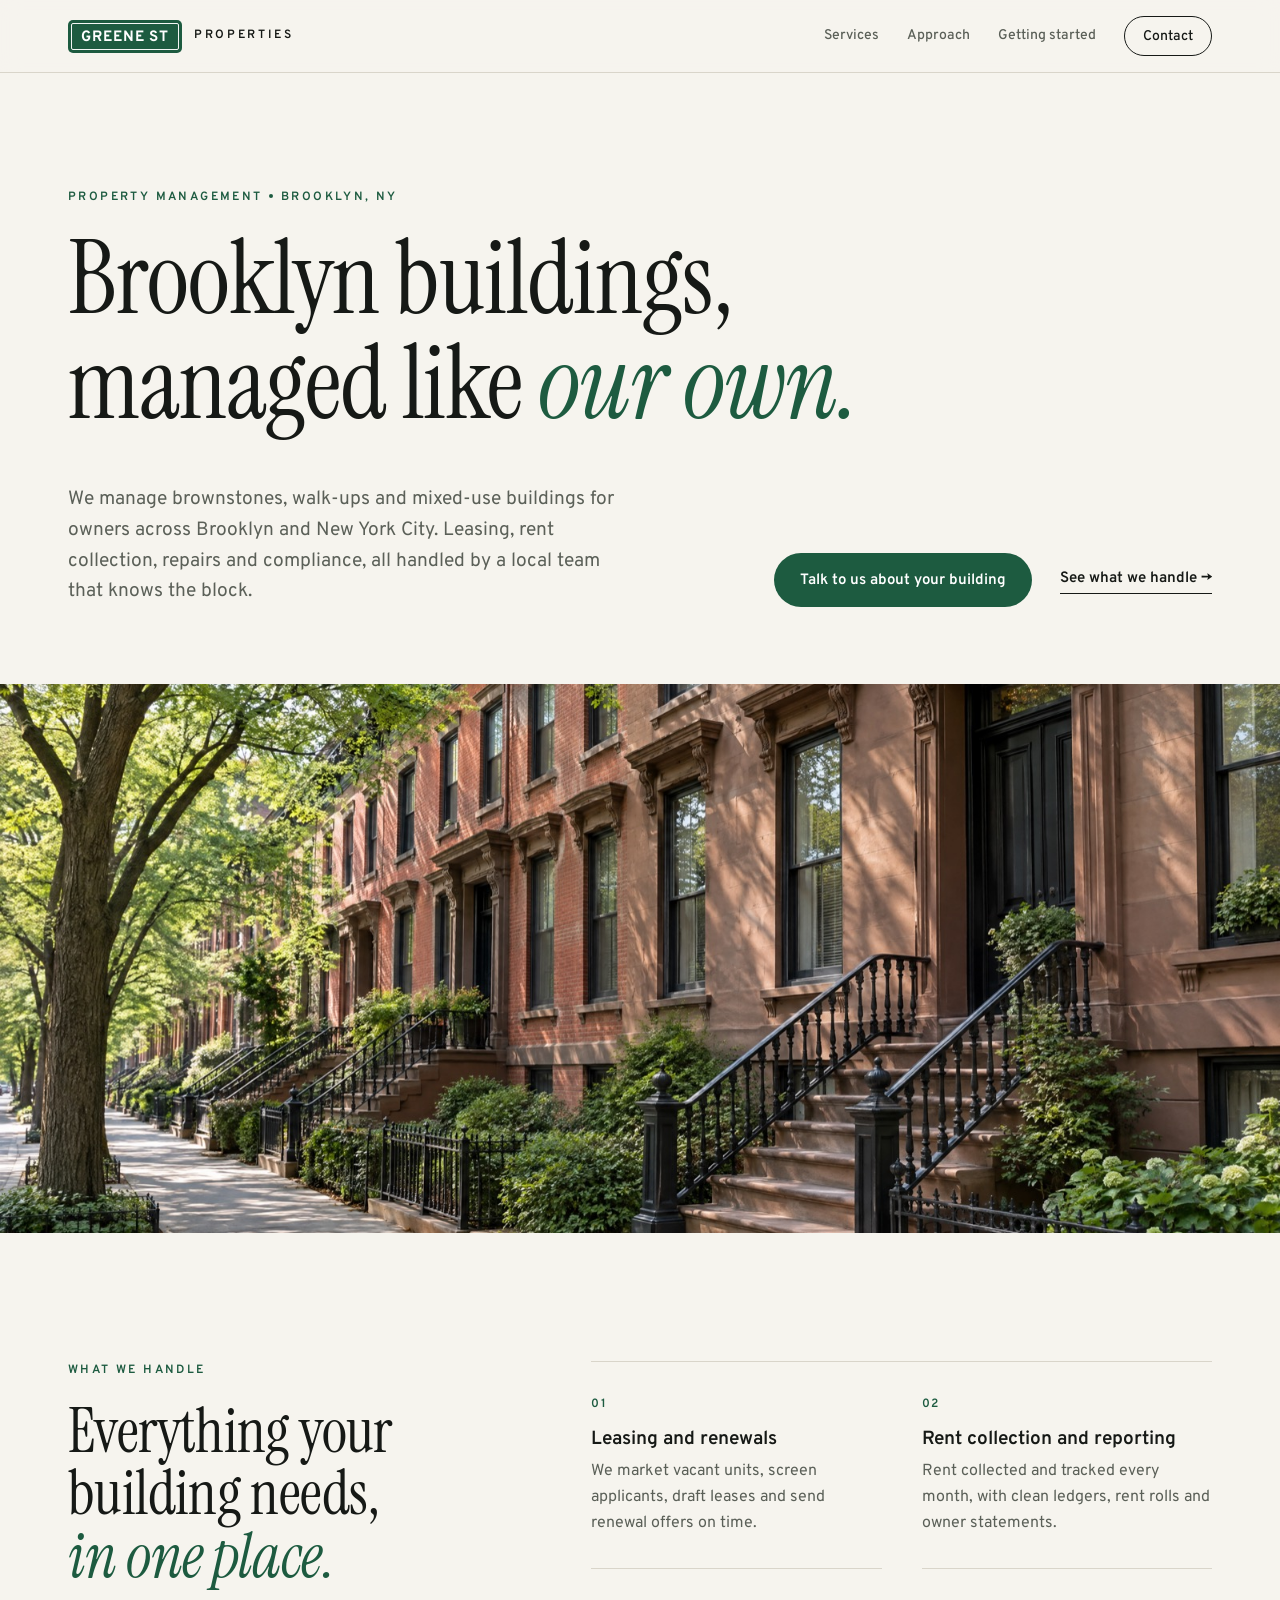
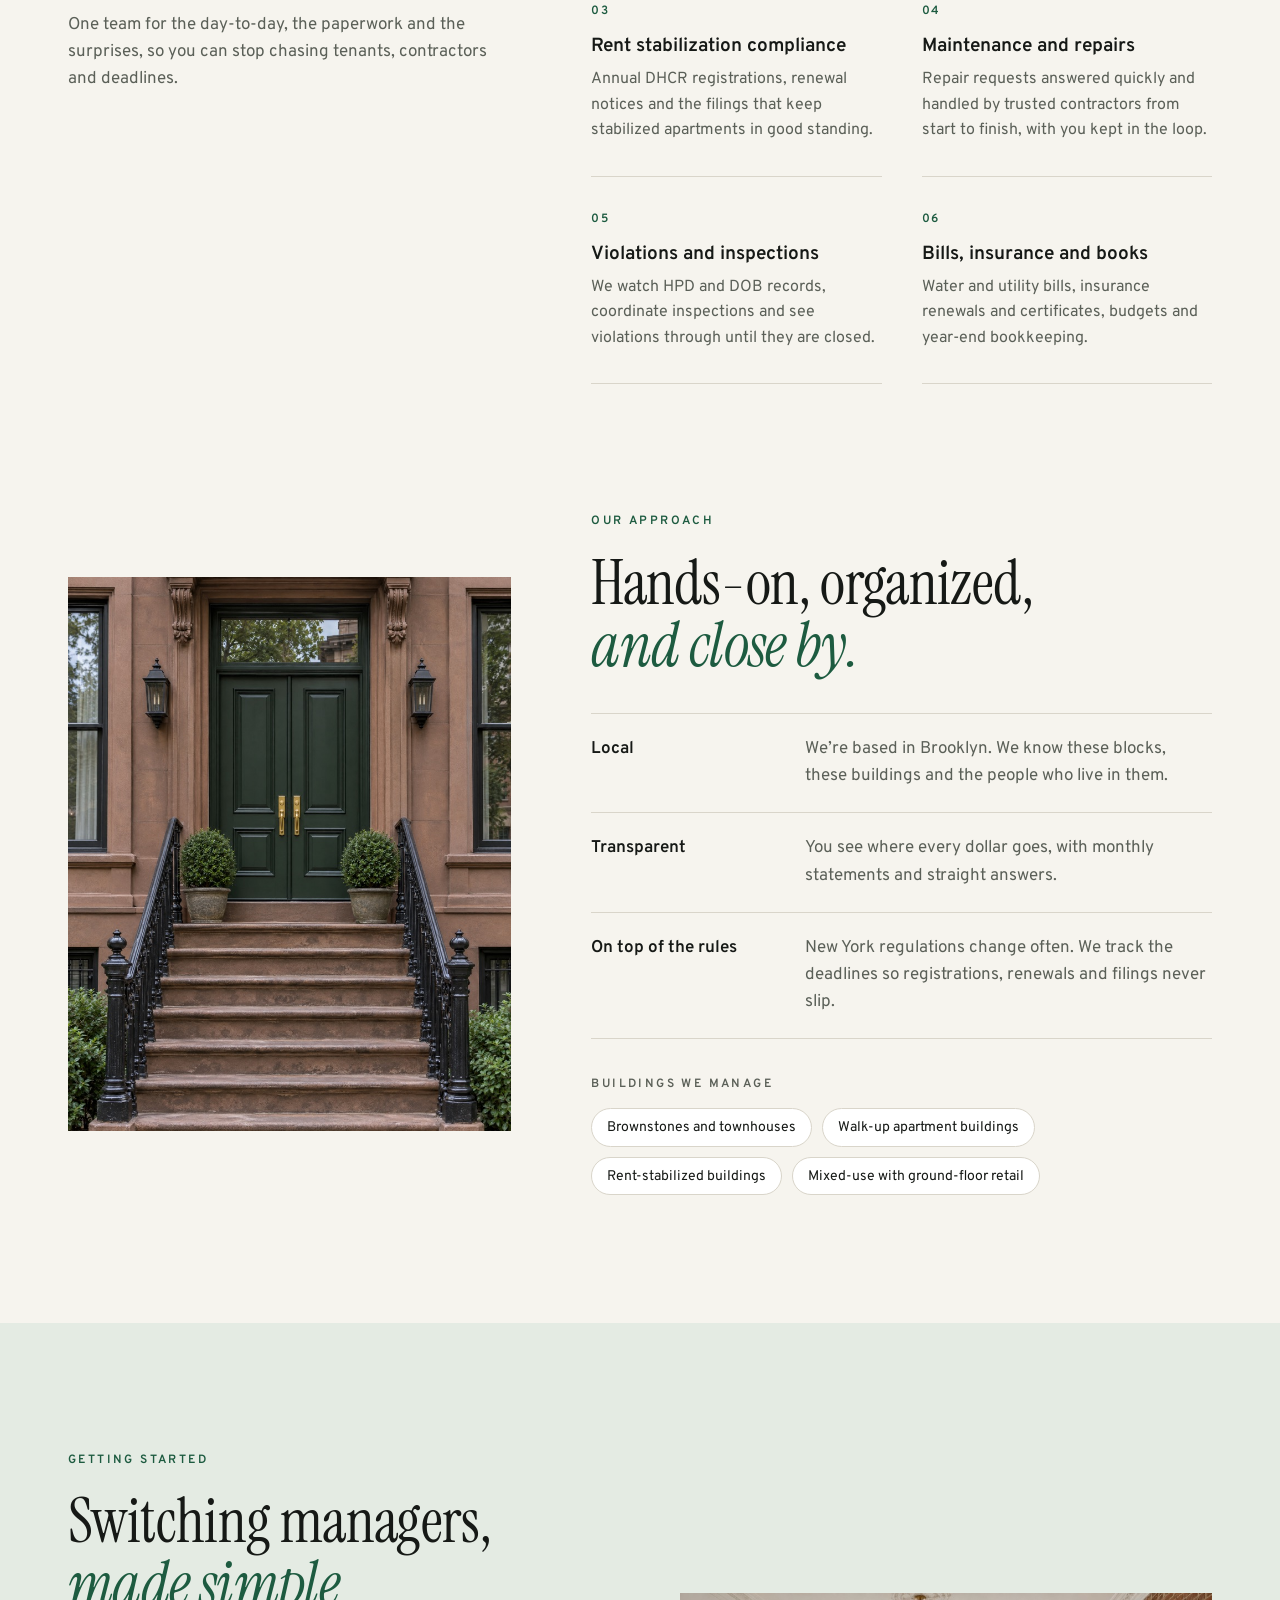
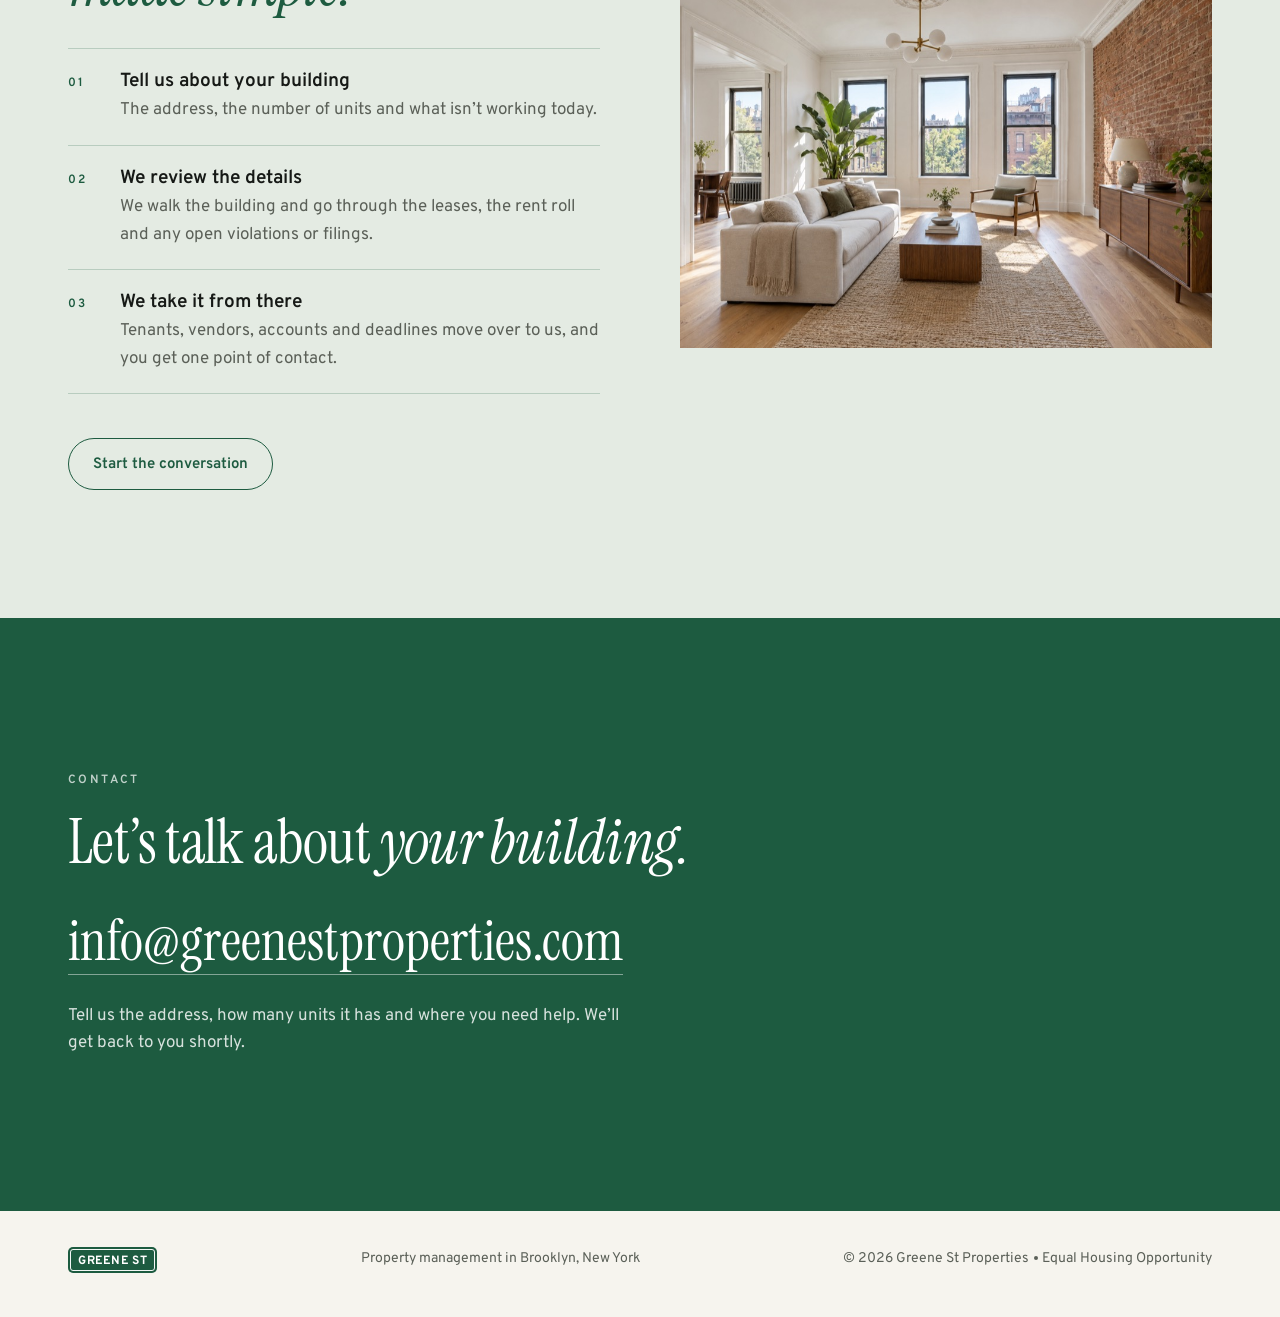
==== index.html @ 646057bf "Launch Greene St Properties landing page One-page site for www.greenestproperties.com, written for b" ====
<!doctype html>
<html lang="en">
<head>
  <meta charset="utf-8">
  <meta name="viewport" content="width=device-width, initial-scale=1">
  <title>Greene St Properties | Property Management in Brooklyn, NY</title>
  <meta name="description" content="Property management for Brooklyn and NYC building owners: leasing, rent collection, repairs and rent-stabilization compliance, handled by a local team.">
  <link rel="canonical" href="https://www.greenestproperties.com/">
  <meta name="theme-color" content="#1d5b40">

  <link rel="icon" href="favicon.svg" type="image/svg+xml">
  <link rel="apple-touch-icon" href="apple-touch-icon.png">

  <meta property="og:type" content="website">
  <meta property="og:site_name" content="Greene St Properties">
  <meta property="og:title" content="Greene St Properties | Property Management in Brooklyn, NY">
  <meta property="og:description" content="Brownstones, walk-ups and mixed-use buildings, managed like our own. Leasing, rent, repairs and compliance in Brooklyn and across NYC.">
  <meta property="og:url" content="https://www.greenestproperties.com/">
  <meta property="og:image" content="https://www.greenestproperties.com/assets/og.jpg">
  <meta property="og:image:width" content="1200">
  <meta property="og:image:height" content="630">
  <meta name="twitter:card" content="summary_large_image">

  <link rel="preconnect" href="https://fonts.googleapis.com">
  <link rel="preconnect" href="https://fonts.gstatic.com" crossorigin>
  <link rel="stylesheet" href="https://fonts.googleapis.com/css2?family=Instrument+Serif:ital@0;1&family=Overpass:wght@400;500;600;700&display=swap">
  <link rel="stylesheet" href="styles.css">

  <script type="application/ld+json">
  {
    "@context": "https://schema.org",
    "@type": "LocalBusiness",
    "name": "Greene St Properties",
    "description": "Property management for brownstones, walk-ups and mixed-use buildings in Brooklyn and across New York City.",
    "url": "https://www.greenestproperties.com/",
    "email": "info@greenestproperties.com",
    "image": "https://www.greenestproperties.com/assets/og.jpg",
    "address": {
      "@type": "PostalAddress",
      "addressLocality": "Brooklyn",
      "addressRegion": "NY",
      "addressCountry": "US"
    },
    "areaServed": ["Brooklyn", "New York City"]
  }
  </script>
</head>
<body>
  <a class="skip" href="#main">Skip to content</a>

  <header class="site-header">
    <div class="wrap header-inner">
      <a class="brand" href="#top" aria-label="Greene St Properties, back to top">
        <span class="sign">Greene St</span>
        <span class="brand-sub">Properties</span>
      </a>
      <nav class="nav" aria-label="Main">
        <a href="#services">Services</a>
        <a href="#approach">Approach</a>
        <a href="#start">Getting started</a>
        <a class="nav-cta" href="#contact">Contact</a>
      </nav>
    </div>
  </header>

  <main id="main">
    <section class="hero" id="top">
      <div class="wrap">
        <p class="eyebrow"><span class="nowrap">Property management</span> <span class="sep" aria-hidden="true"></span> <span class="nowrap">Brooklyn, NY</span></p>
        <h1>Brooklyn buildings, <br class="br-wide">managed like <em>our own.</em></h1>
        <div class="hero-row">
          <p class="lede">We manage brownstones, walk-ups and mixed-use buildings for owners across Brooklyn and New York City. Leasing, rent collection, repairs and compliance, all handled by a local team that knows the block.</p>
          <div class="hero-actions">
            <a class="btn-primary" href="mailto:info@greenestproperties.com?subject=Property%20management%20inquiry">Talk to us about your building</a>
            <a class="link-arrow" href="#services">See what we handle</a>
          </div>
        </div>
      </div>
      <figure class="hero-media">
        <img
          src="assets/street-1600.jpg"
          srcset="assets/street-900.jpg 900w, assets/street-1600.jpg 1600w, assets/street-2400.jpg 2400w"
          sizes="100vw"
          width="2688" height="1520"
          alt="A quiet, tree-lined Brooklyn street of brownstone rowhouses in morning light"
          fetchpriority="high">
      </figure>
    </section>

    <section class="services" id="services" aria-labelledby="services-title">
      <div class="wrap services-grid">
        <div class="section-head">
          <p class="eyebrow">What we handle</p>
          <h2 id="services-title">Everything your building needs, <em>in one place.</em></h2>
          <p class="section-note">One team for the day-to-day, the paperwork and the surprises, so you can stop chasing tenants, contractors and deadlines.</p>
        </div>
        <ol class="service-list">
          <li>
            <span class="num">01</span>
            <h3>Leasing and renewals</h3>
            <p>We market vacant units, screen applicants, draft leases and send renewal offers on time.</p>
          </li>
          <li>
            <span class="num">02</span>
            <h3>Rent collection and reporting</h3>
            <p>Rent collected and tracked every month, with clean ledgers, rent rolls and owner statements.</p>
          </li>
          <li>
            <span class="num">03</span>
            <h3>Rent stabilization compliance</h3>
            <p>Annual DHCR registrations, renewal notices and the filings that keep stabilized apartments in good standing.</p>
          </li>
          <li>
            <span class="num">04</span>
            <h3>Maintenance and repairs</h3>
            <p>Repair requests answered quickly and handled by trusted contractors from start to finish, with you kept in the loop.</p>
          </li>
          <li>
            <span class="num">05</span>
            <h3>Violations and inspections</h3>
            <p>We watch HPD and DOB records, coordinate inspections and see violations through until they are closed.</p>
          </li>
          <li>
            <span class="num">06</span>
            <h3>Bills, insurance and books</h3>
            <p>Water and utility bills, insurance renewals and certificates, budgets and year-end bookkeeping.</p>
          </li>
        </ol>
      </div>
    </section>

    <section class="approach" id="approach" aria-labelledby="approach-title">
      <div class="wrap approach-grid">
        <figure class="approach-media">
          <img
            src="assets/door-1200.jpg"
            srcset="assets/door-800.jpg 800w, assets/door-1200.jpg 1200w"
            sizes="(min-width: 960px) 40vw, 100vw"
            width="1792" height="2240"
            alt="A restored brownstone entrance with green double doors, a stone stoop and iron railings"
            loading="lazy">
        </figure>
        <div class="approach-copy">
          <p class="eyebrow">Our approach</p>
          <h2 id="approach-title">Hands-on, organized, <em>and close by.</em></h2>
          <dl class="principles">
            <div>
              <dt>Local</dt>
              <dd>We&rsquo;re based in Brooklyn. We know these blocks, these buildings and the people who live in them.</dd>
            </div>
            <div>
              <dt>Transparent</dt>
              <dd>You see where every dollar goes, with monthly statements and straight answers.</dd>
            </div>
            <div>
              <dt>On top of the rules</dt>
              <dd>New York regulations change often. We track the deadlines so registrations, renewals and filings never slip.</dd>
            </div>
          </dl>
          <p class="types-label">Buildings we manage</p>
          <ul class="tags">
            <li>Brownstones and townhouses</li>
            <li>Walk-up apartment buildings</li>
            <li>Rent-stabilized buildings</li>
            <li>Mixed-use with ground-floor retail</li>
          </ul>
        </div>
      </div>
    </section>

    <section class="start" id="start" aria-labelledby="start-title">
      <div class="wrap start-grid">
        <div class="start-copy">
          <p class="eyebrow">Getting started</p>
          <h2 id="start-title">Switching managers, <em>made simple.</em></h2>
          <ol class="steps">
            <li>
              <span class="num">01</span>
              <div>
                <h3>Tell us about your building</h3>
                <p>The address, the number of units and what isn&rsquo;t working today.</p>
              </div>
            </li>
            <li>
              <span class="num">02</span>
              <div>
                <h3>We review the details</h3>
                <p>We walk the building and go through the leases, the rent roll and any open violations or filings.</p>
              </div>
            </li>
            <li>
              <span class="num">03</span>
              <div>
                <h3>We take it from there</h3>
                <p>Tenants, vendors, accounts and deadlines move over to us, and you get one point of contact.</p>
              </div>
            </li>
          </ol>
          <a class="btn-outline" href="mailto:info@greenestproperties.com?subject=Property%20management%20inquiry">Start the conversation</a>
        </div>
        <figure class="start-media">
          <img
            src="assets/interior-1600.jpg"
            srcset="assets/interior-900.jpg 900w, assets/interior-1600.jpg 1600w"
            sizes="(min-width: 960px) 46vw, 100vw"
            width="2048" height="1360"
            alt="A bright renovated apartment living room with oak floors, tall windows and an exposed brick wall"
            loading="lazy">
        </figure>
      </div>
    </section>

    <section class="contact" id="contact" aria-labelledby="contact-title">
      <div class="wrap">
        <p class="eyebrow">Contact</p>
        <h2 id="contact-title">Let&rsquo;s talk about <em>your building.</em></h2>
        <a class="contact-email" href="mailto:info@greenestproperties.com?subject=Property%20management%20inquiry">info@greenestproperties.com</a>
        <p class="contact-note">Tell us the address, how many units it has and where you need help. We&rsquo;ll get back to you shortly.</p>
      </div>
    </section>
  </main>

  <footer class="site-footer">
    <div class="wrap footer-inner">
      <span class="sign sign-sm" aria-hidden="true">Greene St</span>
      <p>Property management in Brooklyn, New York</p>
      <p>&copy; <span id="year">2026</span> Greene St Properties <span class="sep" aria-hidden="true"></span> Equal Housing Opportunity</p>
    </div>
  </footer>

  <script>document.getElementById("year").textContent = new Date().getFullYear();</script>
</body>
</html>
---- styles.css ----
:root {
  --paper: #f6f4ee;
  --ink: #161916;
  --muted: #5b6058;
  --rule: #d9d5ca;
  --green: #1d5b40;
  --green-deep: #123b29;
  --green-tint: #e4ebe3;
  --serif: "Instrument Serif", "Times New Roman", serif;
  --sans: "Overpass", "Helvetica Neue", Arial, sans-serif;
  --wrap: 1240px;
  --gutter: clamp(20px, 4vw, 48px);
  --header-h: 72px;
  color-scheme: light;
}

*, *::before, *::after { box-sizing: border-box; }

html {
  scroll-behavior: smooth;
  -webkit-text-size-adjust: 100%;
}

body {
  margin: 0;
  background: var(--paper);
  color: var(--ink);
  font-family: var(--sans);
  font-size: 17px;
  line-height: 1.6;
  -webkit-font-smoothing: antialiased;
}

img { display: block; max-width: 100%; height: auto; }
a { color: inherit; }
figure { margin: 0; }

.wrap {
  max-width: var(--wrap);
  margin: 0 auto;
  padding: 0 var(--gutter);
}

section { scroll-margin-top: calc(var(--header-h) + 8px); }

:focus-visible { outline: 2px solid var(--green); outline-offset: 3px; }

.skip {
  position: absolute;
  left: -9999px;
  top: 12px;
  z-index: 20;
  background: var(--ink);
  color: #fff;
  padding: 8px 14px;
}
.skip:focus { left: 12px; }

/* Brand: a nod to the green NYC street sign */
.sign {
  display: inline-block;
  background: var(--green);
  color: #fff;
  font-family: var(--sans);
  font-weight: 700;
  font-size: 15px;
  line-height: 1;
  letter-spacing: 0.06em;
  text-transform: uppercase;
  white-space: nowrap;
  padding: 10px 13px 8px;
  border-radius: 5px;
  outline: 1.5px solid rgba(255, 255, 255, 0.95);
  outline-offset: -4px;
}

.sign-sm { font-size: 12px; padding: 8px 10px 6px; outline-offset: -3px; }

/* Header */
.site-header {
  position: sticky;
  top: 0;
  z-index: 10;
  background: rgba(246, 244, 238, 0.92);
  -webkit-backdrop-filter: saturate(140%) blur(10px);
  backdrop-filter: saturate(140%) blur(10px);
  border-bottom: 1px solid var(--rule);
}

.header-inner {
  display: flex;
  align-items: center;
  justify-content: space-between;
  gap: 16px;
  height: var(--header-h);
}

.brand {
  display: inline-flex;
  align-items: center;
  gap: 12px;
  text-decoration: none;
}

.brand-sub {
  font-size: 12px;
  font-weight: 600;
  letter-spacing: 0.22em;
  text-transform: uppercase;
}

.nav {
  display: flex;
  align-items: center;
  gap: 28px;
  font-size: 14px;
  font-weight: 500;
}

.nav a { text-decoration: none; color: var(--muted); transition: color 0.2s; }
.nav a:hover { color: var(--ink); }

.nav .nav-cta {
  color: var(--ink);
  border: 1px solid var(--ink);
  border-radius: 999px;
  padding: 9px 18px 7px;
  transition: background 0.2s, color 0.2s;
}
.nav .nav-cta:hover { background: var(--ink); color: var(--paper); }

/* Shared type */
.eyebrow {
  margin: 0 0 20px;
  font-size: 12px;
  font-weight: 600;
  letter-spacing: 0.2em;
  text-transform: uppercase;
  color: var(--green);
}

h1, h2 {
  margin: 0;
  font-family: var(--serif);
  font-weight: 400;
  line-height: 1.02;
  letter-spacing: -0.01em;
}

h1, h2 { text-wrap: balance; }
h1 { font-size: clamp(46px, 8vw, 112px); }
h2 { font-size: clamp(36px, 4.8vw, 64px); }
h1 em, h2 em { font-style: italic; color: var(--green); }

.br-wide { display: none; }
.nowrap { white-space: nowrap; }

.sep {
  display: inline-block;
  width: 4px;
  height: 4px;
  margin: 0 0.1em;
  border-radius: 50%;
  background: currentColor;
  vertical-align: middle;
  transform: translateY(-1px);
}
/* Letter-spacing pads the left gap only, so even it out */
.eyebrow .sep { margin: 0 0.25em 0 0.05em; }

.link-arrow {
  font-size: 15px;
  font-weight: 600;
  text-decoration: none;
  border-bottom: 1px solid currentColor;
  padding-bottom: 2px;
}
.link-arrow::after { content: " \2192"; }
.link-arrow:hover { color: var(--green); }

/* Hero */
.hero { padding-top: clamp(56px, 9vw, 120px); }

.hero-row {
  display: grid;
  gap: 28px;
  margin-top: clamp(28px, 4vw, 48px);
  padding-bottom: clamp(44px, 6vw, 80px);
}

.lede {
  margin: 0;
  max-width: 46ch;
  font-size: clamp(18px, 1.5vw, 20px);
  color: var(--muted);
}

.hero-actions {
  display: flex;
  flex-wrap: wrap;
  align-items: center;
  gap: 16px 28px;
}

.btn-primary {
  display: inline-block;
  background: var(--green);
  color: #fff;
  text-decoration: none;
  font-size: 15px;
  font-weight: 600;
  padding: 16px 26px 14px;
  border-radius: 999px;
  transition: background 0.2s;
}
.btn-primary:hover { background: var(--green-deep); }

.hero-media img {
  width: 100%;
  aspect-ratio: 4 / 3;
  object-fit: cover;
}

/* Services */
.services { padding: clamp(80px, 10vw, 140px) 0; }

.services-grid { display: grid; gap: 48px; }

.section-note {
  margin: 24px 0 0;
  max-width: 40ch;
  color: var(--muted);
}

.service-list {
  list-style: none;
  margin: 0;
  padding: 0;
  display: grid;
  border-top: 1px solid var(--rule);
}

.service-list li {
  padding: 28px 0 32px;
  border-bottom: 1px solid var(--rule);
}

.num {
  font-size: 12px;
  font-weight: 600;
  letter-spacing: 0.14em;
  color: var(--green);
}

.service-list h3 {
  margin: 10px 0 8px;
  font-size: 19px;
  font-weight: 600;
  line-height: 1.3;
}

.service-list p { margin: 0; font-size: 16px; color: var(--muted); }

/* Approach */
.approach { padding: 0 0 clamp(80px, 10vw, 140px); }

.approach-grid { display: grid; gap: 48px; align-items: center; }

.approach-media img {
  width: 100%;
  aspect-ratio: 4 / 5;
  object-fit: cover;
}

.principles {
  margin: 36px 0 0;
  border-top: 1px solid var(--rule);
}

.principles div {
  display: grid;
  gap: 4px;
  padding: 22px 0;
  border-bottom: 1px solid var(--rule);
}

.principles dt { font-weight: 600; }
.principles dd { margin: 0; color: var(--muted); }

.types-label {
  margin: 36px 0 14px;
  font-size: 12px;
  font-weight: 600;
  letter-spacing: 0.2em;
  text-transform: uppercase;
  color: var(--muted);
}

.tags {
  list-style: none;
  margin: 0;
  padding: 0;
  display: flex;
  flex-wrap: wrap;
  gap: 10px;
}

.tags li {
  font-size: 14px;
  padding: 8px 15px 6px;
  border: 1px solid var(--rule);
  border-radius: 999px;
  background: #fff;
}

/* Getting started */
.start {
  background: var(--green-tint);
  padding: clamp(80px, 10vw, 140px) 0;
}

.start-grid { display: grid; gap: 48px; align-items: center; }

.steps {
  list-style: none;
  margin: 32px 0 36px;
  padding: 0;
  border-top: 1px solid rgba(29, 91, 64, 0.22);
}

.steps li {
  display: grid;
  grid-template-columns: 44px 1fr;
  gap: 8px;
  padding: 20px 0;
  border-bottom: 1px solid rgba(29, 91, 64, 0.22);
}

.steps .num { padding-top: 5px; }
.steps h3 { margin: 0 0 4px; font-size: 19px; font-weight: 600; line-height: 1.3; }
.steps p { margin: 0; color: var(--muted); }

.btn-outline {
  display: inline-block;
  margin-top: 8px;
  color: var(--green);
  text-decoration: none;
  font-size: 15px;
  font-weight: 600;
  padding: 14px 24px 12px;
  border: 1px solid var(--green);
  border-radius: 999px;
  transition: background 0.2s, color 0.2s;
}
.btn-outline:hover { background: var(--green); color: #fff; }

.start-media img {
  width: 100%;
  aspect-ratio: 3 / 2;
  object-fit: cover;
}

/* Contact */
.contact {
  background: var(--green);
  color: #fff;
  padding: clamp(88px, 12vw, 160px) 0;
}

.contact .eyebrow { color: rgba(255, 255, 255, 0.72); }
.contact h2 em { color: #fff; }

.contact-email {
  display: inline-block;
  margin-top: 36px;
  font-family: var(--serif);
  font-size: clamp(25px, 4.6vw, 56px);
  line-height: 1.15;
  text-decoration: none;
  border-bottom: 1px solid rgba(255, 255, 255, 0.45);
  overflow-wrap: anywhere;
  transition: border-color 0.2s;
}
.contact-email:hover { border-bottom-color: #fff; }

.contact-note {
  margin: 28px 0 0;
  max-width: 52ch;
  color: rgba(255, 255, 255, 0.82);
}

/* Footer */
.site-footer { padding: 36px 0 44px; }

.footer-inner {
  display: flex;
  flex-wrap: wrap;
  align-items: center;
  justify-content: space-between;
  gap: 14px 32px;
  font-size: 14px;
  color: var(--muted);
}
.footer-inner p { margin: 0; }

/* Larger screens */
@media (min-width: 640px) {
  .service-list { grid-template-columns: 1fr 1fr; column-gap: 40px; }
  .principles div { grid-template-columns: 190px 1fr; gap: 24px; }
}

@media (min-width: 700px) {
  .hero-media img { aspect-ratio: 21 / 9; }
}

@media (min-width: 900px) {
  .br-wide { display: inline; }
  .hero-row {
    grid-template-columns: minmax(0, 1.15fr) minmax(0, 1fr);
    align-items: end;
    gap: 64px;
  }
  .hero-actions { justify-content: flex-end; }
}

@media (min-width: 960px) {
  .services-grid { grid-template-columns: 5fr 7fr; gap: 80px; }
  .section-head { position: sticky; top: calc(var(--header-h) + 48px); align-self: start; }
  .approach-grid { grid-template-columns: 5fr 7fr; gap: 80px; }
  .start-grid { grid-template-columns: 1fr 1fr; gap: 80px; }
}

/* Small phones */
@media (max-width: 760px) {
  .nav a:not(.nav-cta) { display: none; }
}

@media (max-width: 400px) {
  .brand { gap: 9px; }
  .brand-sub { font-size: 11px; letter-spacing: 0.16em; }
  .sign { font-size: 13px; padding: 9px 11px 7px; }
  .nav .nav-cta { padding: 8px 14px 6px; }
  .eyebrow { font-size: 11px; letter-spacing: 0.16em; }
}

@media (prefers-reduced-motion: reduce) {
  html { scroll-behavior: auto; }
  * { transition: none !important; }
}
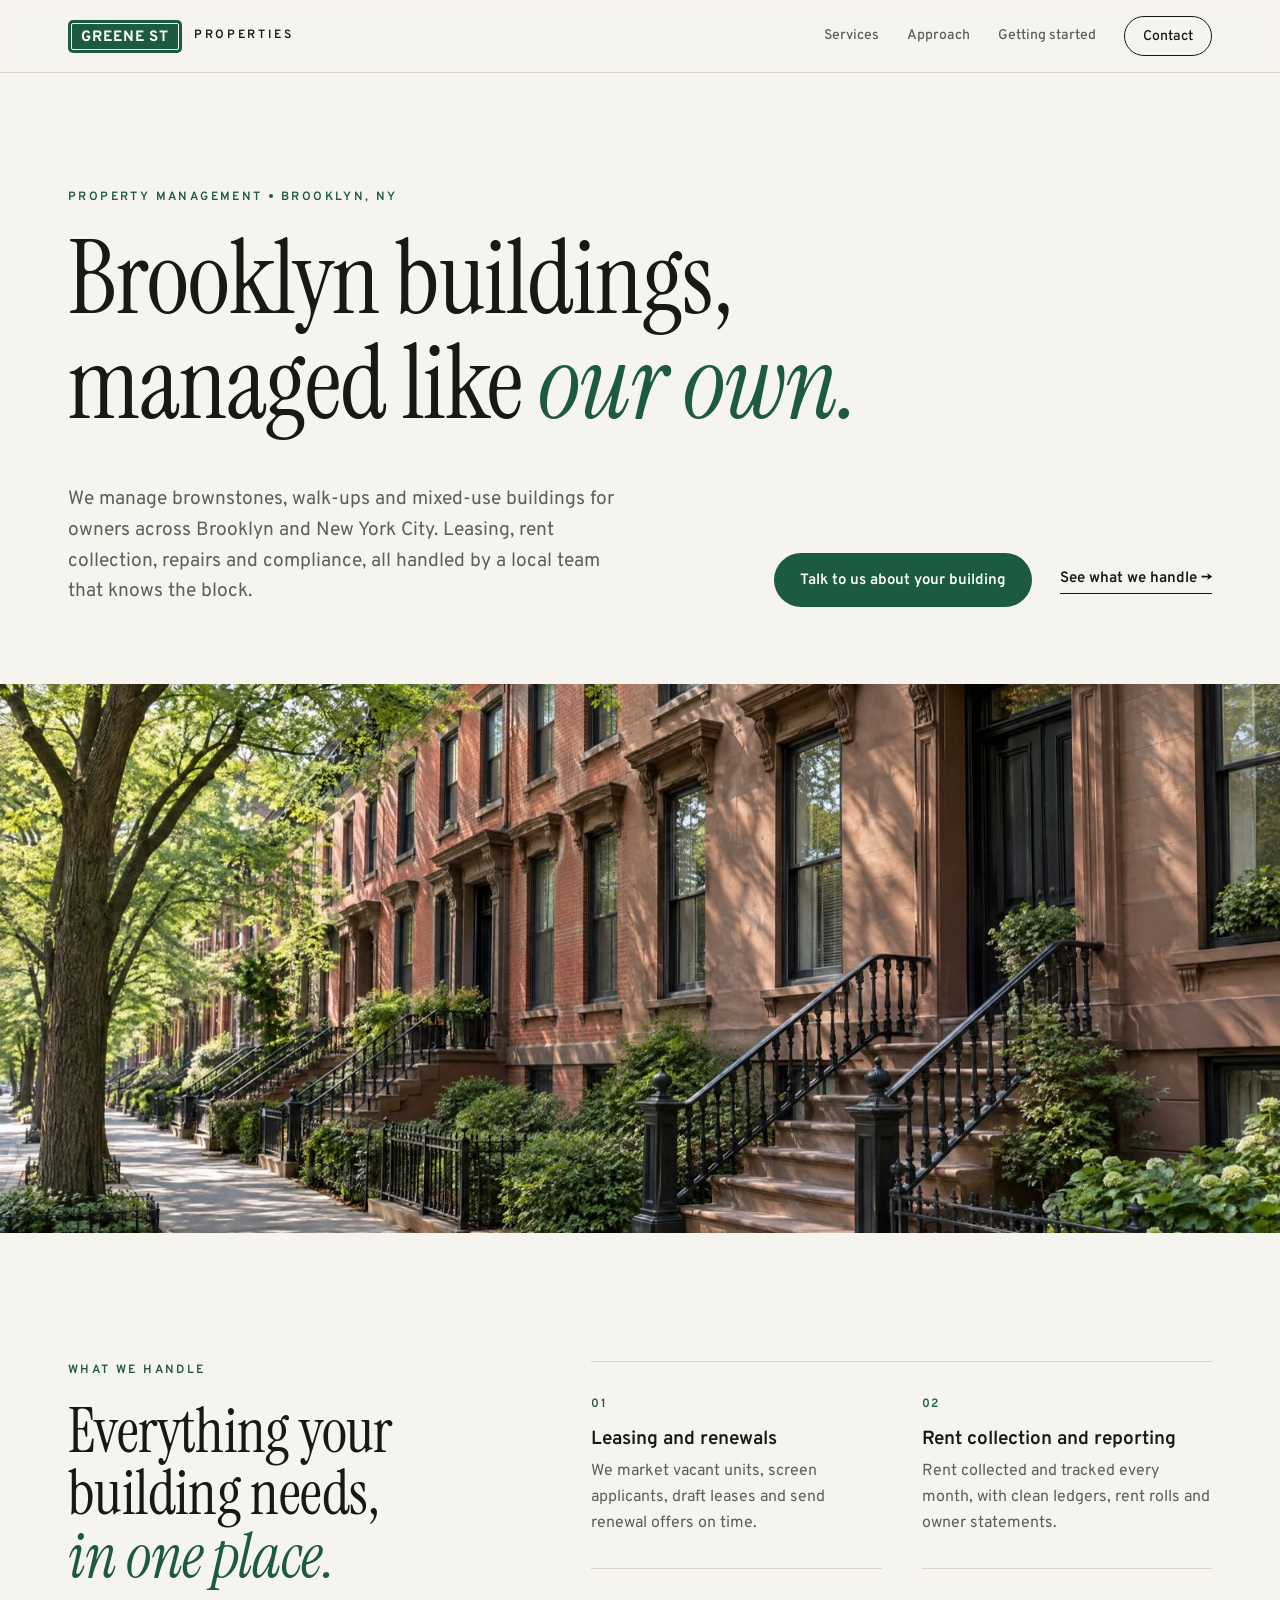
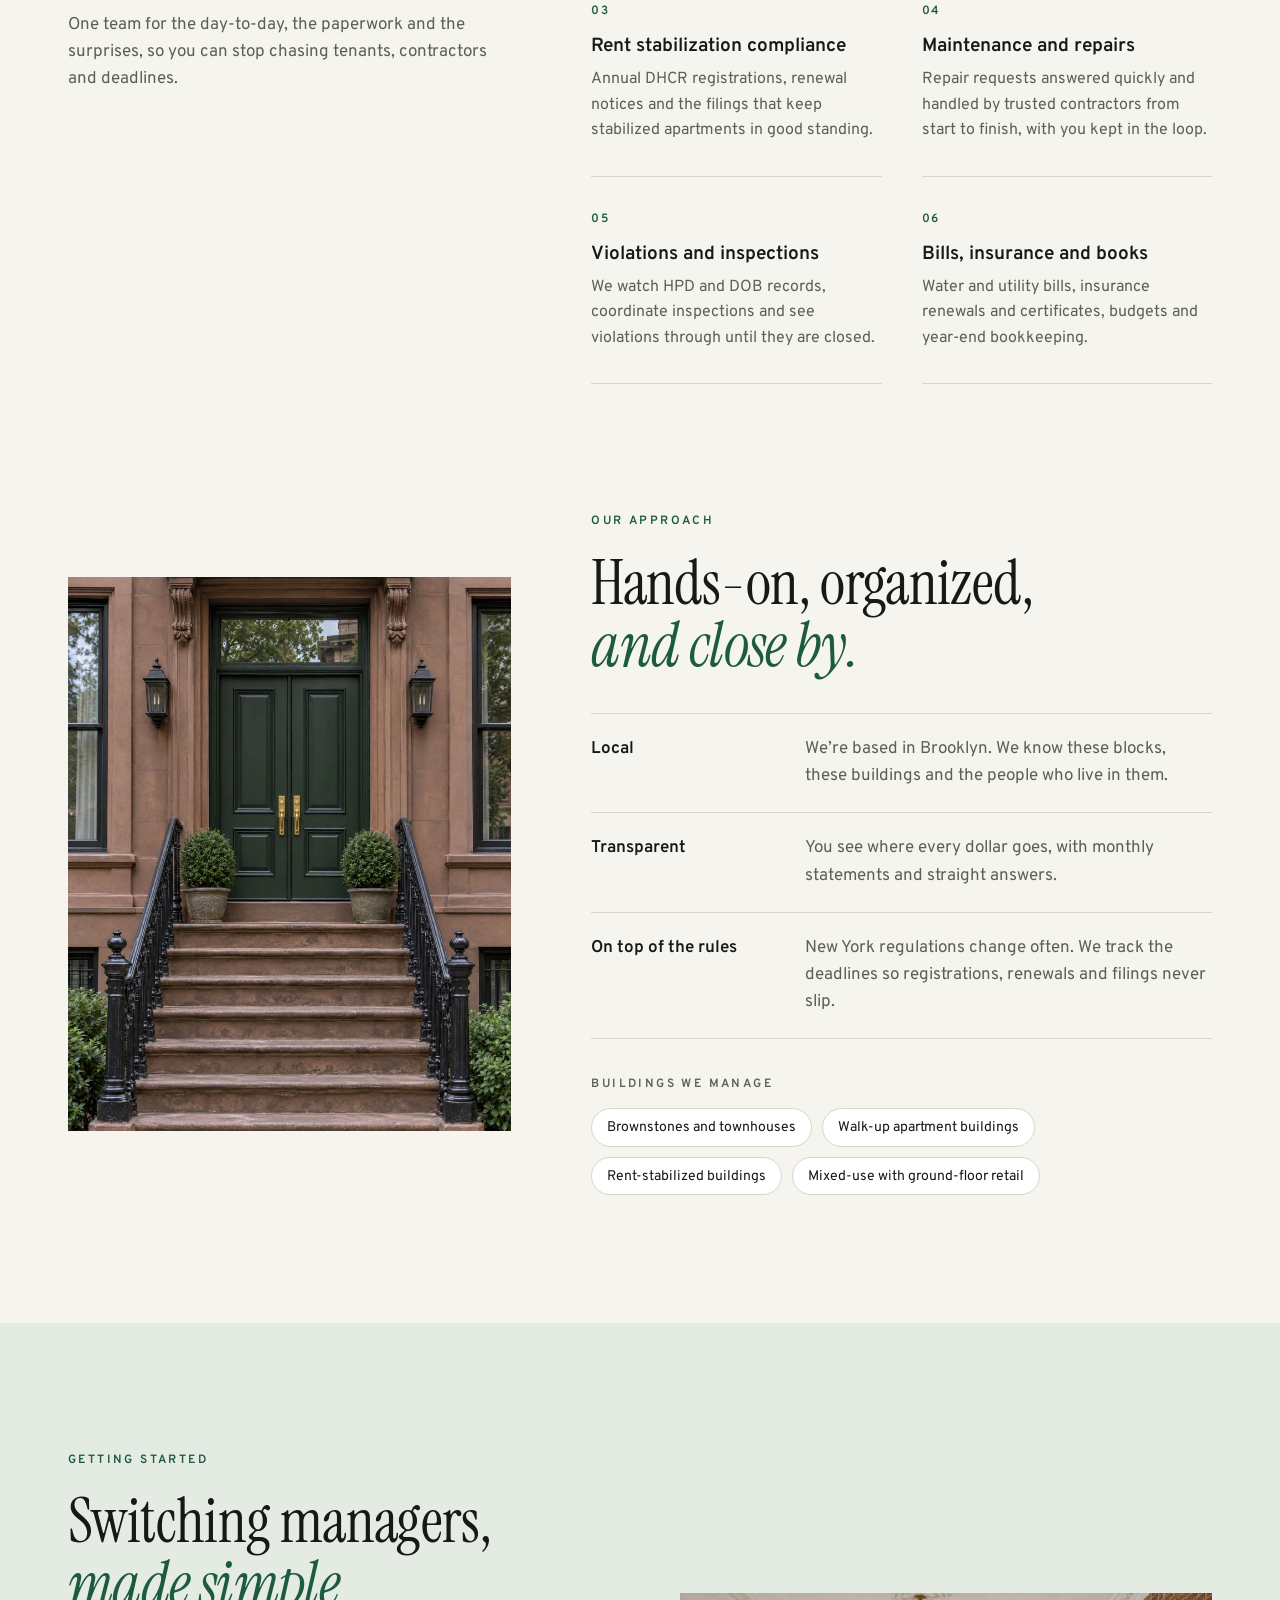
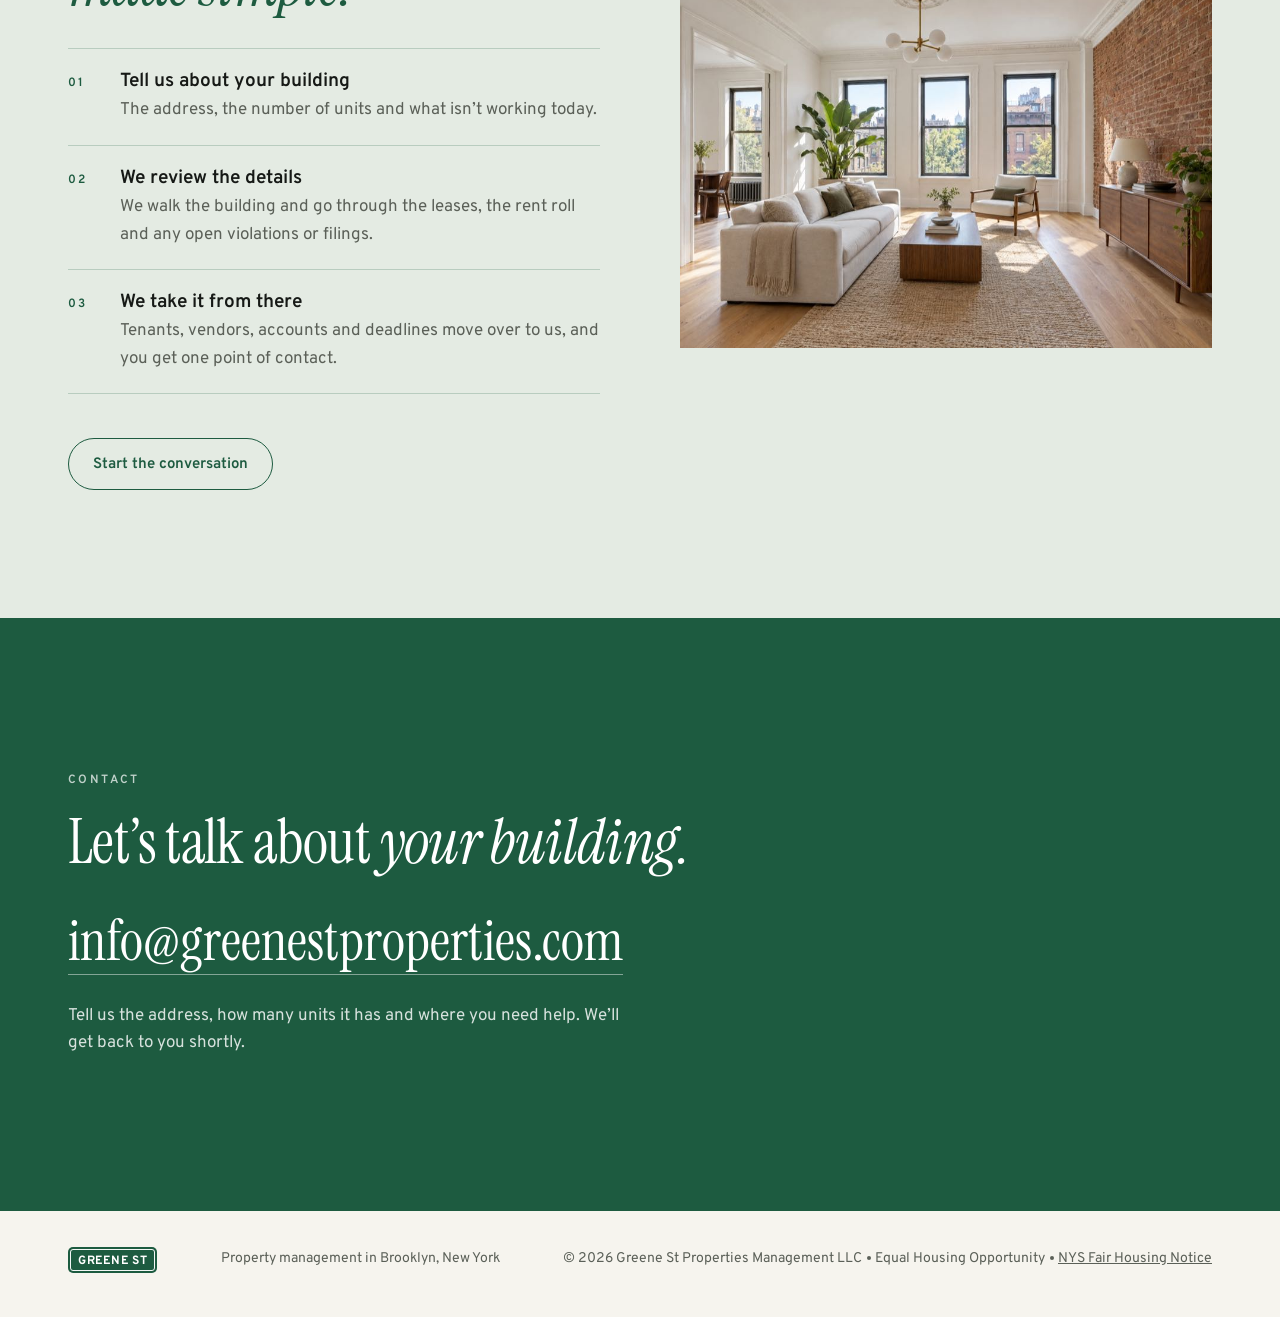
==== commit 6fa17add: "Apply pre-launch review fixes - Visible focus ring and underline on the green contact band - Offset " ====
--- a/index.html
+++ b/index.html
@@ -8,6 +8,7 @@
   <link rel="canonical" href="https://www.greenestproperties.com/">
   <meta name="theme-color" content="#1d5b40">
 
+  <link rel="icon" href="apple-touch-icon.png" type="image/png" sizes="180x180">
   <link rel="icon" href="favicon.svg" type="image/svg+xml">
   <link rel="apple-touch-icon" href="apple-touch-icon.png">
 
@@ -31,6 +32,7 @@
     "@context": "https://schema.org",
     "@type": "LocalBusiness",
     "name": "Greene St Properties",
+    "legalName": "Greene St Properties Management LLC",
     "description": "Property management for brownstones, walk-ups and mixed-use buildings in Brooklyn and across New York City.",
     "url": "https://www.greenestproperties.com/",
     "email": "info@greenestproperties.com",
@@ -224,7 +226,7 @@
     <div class="wrap footer-inner">
       <span class="sign sign-sm" aria-hidden="true">Greene St</span>
       <p>Property management in Brooklyn, New York</p>
-      <p>&copy; <span id="year">2026</span> Greene St Properties <span class="sep" aria-hidden="true"></span> Equal Housing Opportunity</p>
+      <p>&copy; <span id="year">2026</span> Greene St Properties Management LLC <span class="sep" aria-hidden="true"></span> Equal Housing Opportunity <span class="sep" aria-hidden="true"></span> <a href="https://dos.ny.gov/fair-housing-notice" target="_blank" rel="noopener">NYS Fair Housing Notice</a></p>
     </div>
   </footer>
 
--- a/styles.css
+++ b/styles.css
@@ -1,3 +1,35 @@
+/* Metric-matched stand-ins so headlines don't re-wrap when Instrument Serif loads */
+@font-face {
+  font-family: "Instrument Serif Fallback";
+  src: local("Times New Roman"), local("TimesNewRomanPSMT");
+  size-adjust: 84.5%;
+  ascent-override: 117.2%;
+  descent-override: 36.7%;
+}
+@font-face {
+  font-family: "Instrument Serif Fallback";
+  font-style: italic;
+  src: local("Times New Roman Italic"), local("TimesNewRomanPS-ItalicMT");
+  size-adjust: 89.7%;
+  ascent-override: 110.3%;
+  descent-override: 34.5%;
+}
+@font-face {
+  font-family: "Instrument Serif Fallback Android";
+  src: local("Noto Serif"), local("NotoSerif-Regular");
+  size-adjust: 71.2%;
+  ascent-override: 139%;
+  descent-override: 43.5%;
+}
+@font-face {
+  font-family: "Instrument Serif Fallback Android";
+  font-style: italic;
+  src: local("Noto Serif Italic"), local("NotoSerif-Italic");
+  size-adjust: 77.7%;
+  ascent-override: 127.4%;
+  descent-override: 39.9%;
+}
+
 :root {
   --paper: #f6f4ee;
   --ink: #161916;
@@ -6,7 +38,7 @@
   --green: #1d5b40;
   --green-deep: #123b29;
   --green-tint: #e4ebe3;
-  --serif: "Instrument Serif", "Times New Roman", serif;
+  --serif: "Instrument Serif", "Instrument Serif Fallback", "Instrument Serif Fallback Android", "Times New Roman", serif;
   --sans: "Overpass", "Helvetica Neue", Arial, sans-serif;
   --wrap: 1240px;
   --gutter: clamp(20px, 4vw, 48px);
@@ -18,6 +50,7 @@
 
 html {
   scroll-behavior: smooth;
+  scroll-padding-top: calc(var(--header-h) + 8px);
   -webkit-text-size-adjust: 100%;
 }
 
@@ -41,9 +74,9 @@
   padding: 0 var(--gutter);
 }
 
-section { scroll-margin-top: calc(var(--header-h) + 8px); }
-
 :focus-visible { outline: 2px solid var(--green); outline-offset: 3px; }
+.contact :focus-visible { outline-color: #fff; }
+.contact-email:focus-visible { border-bottom-color: #fff; }
 
 .skip {
   position: absolute;
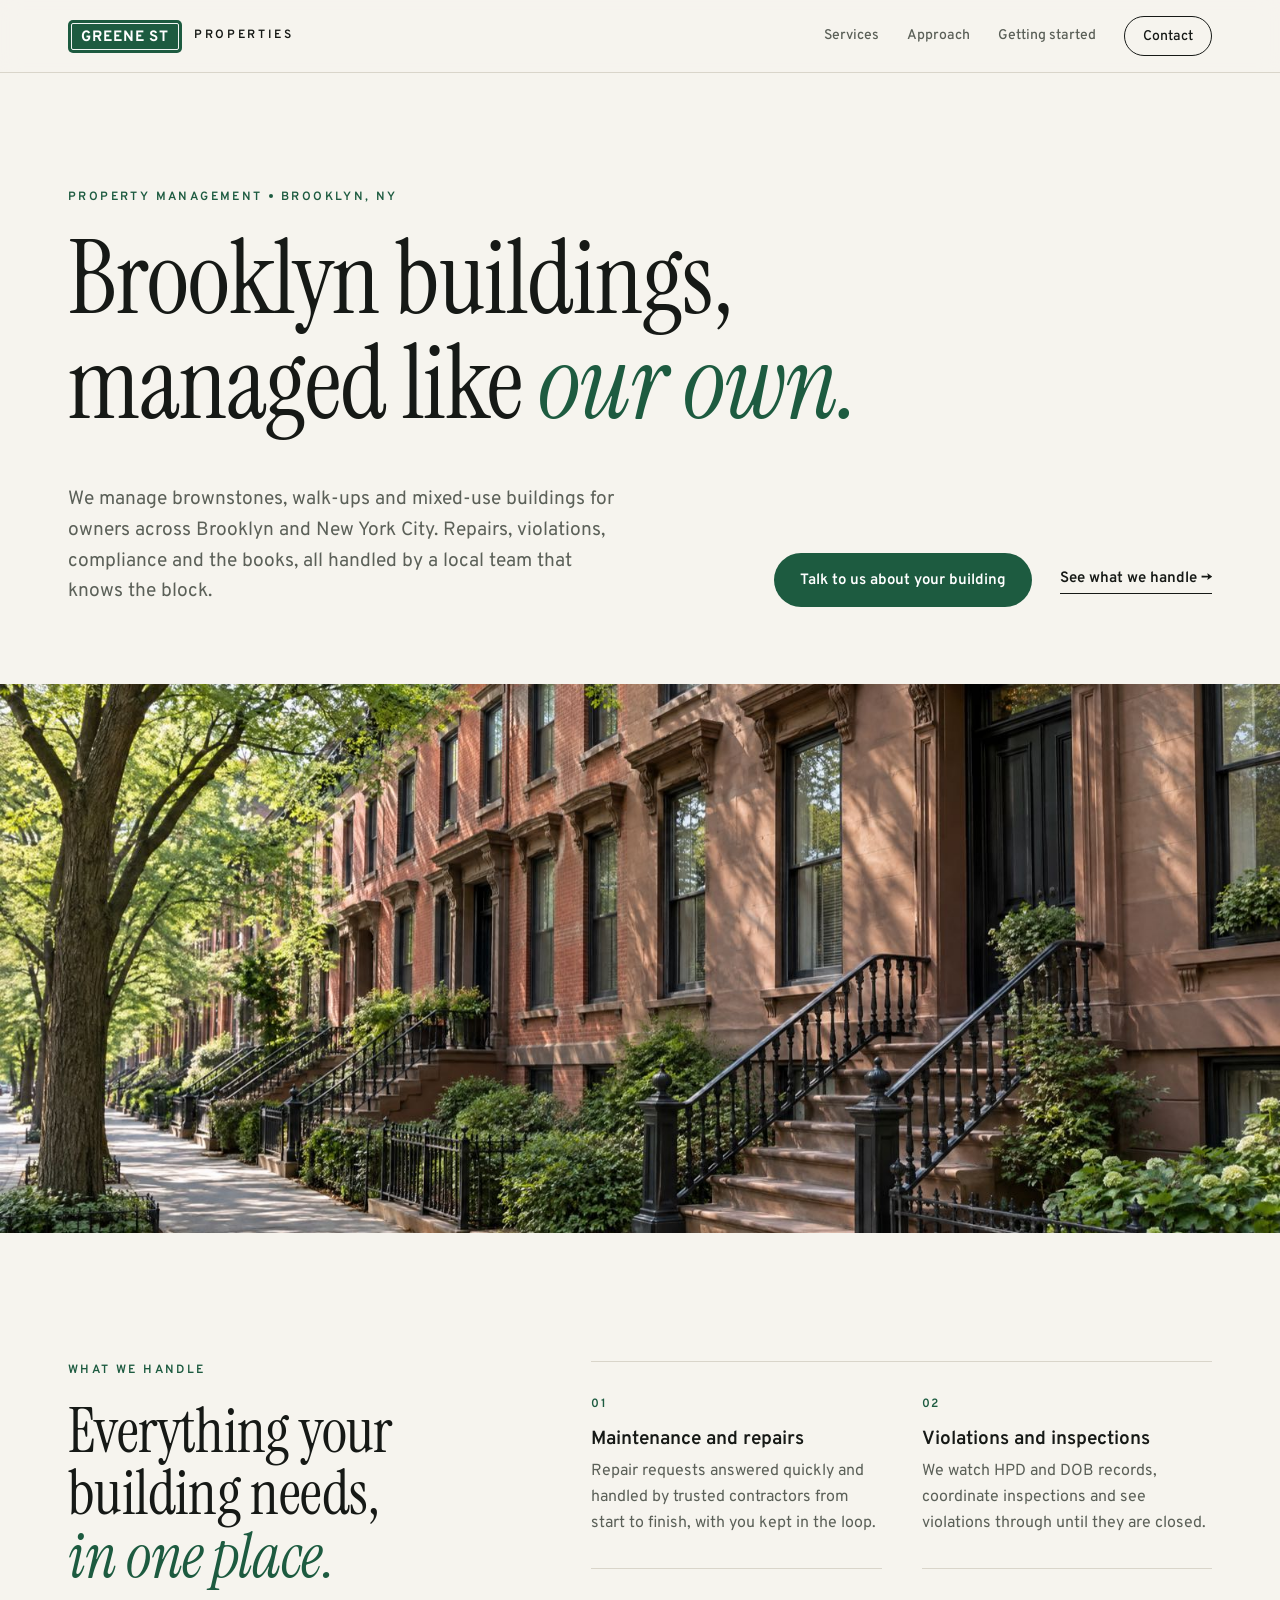
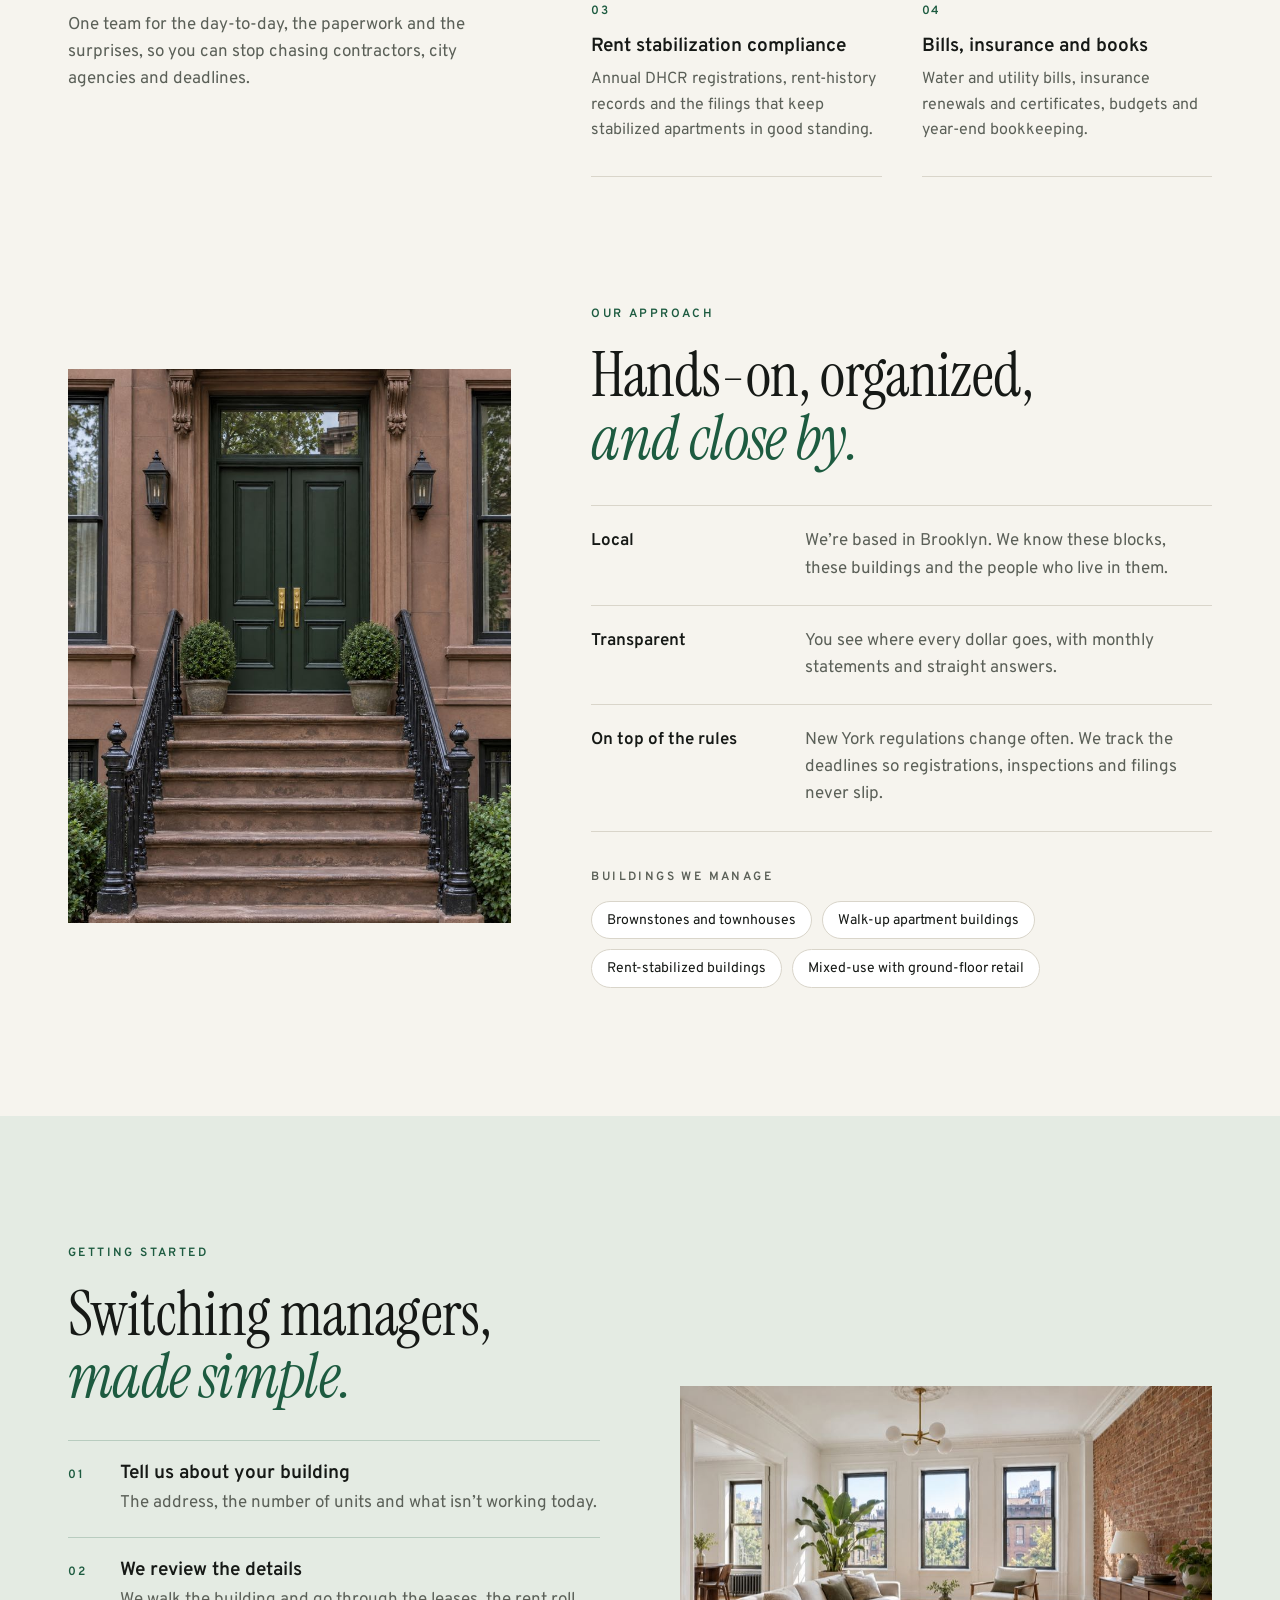
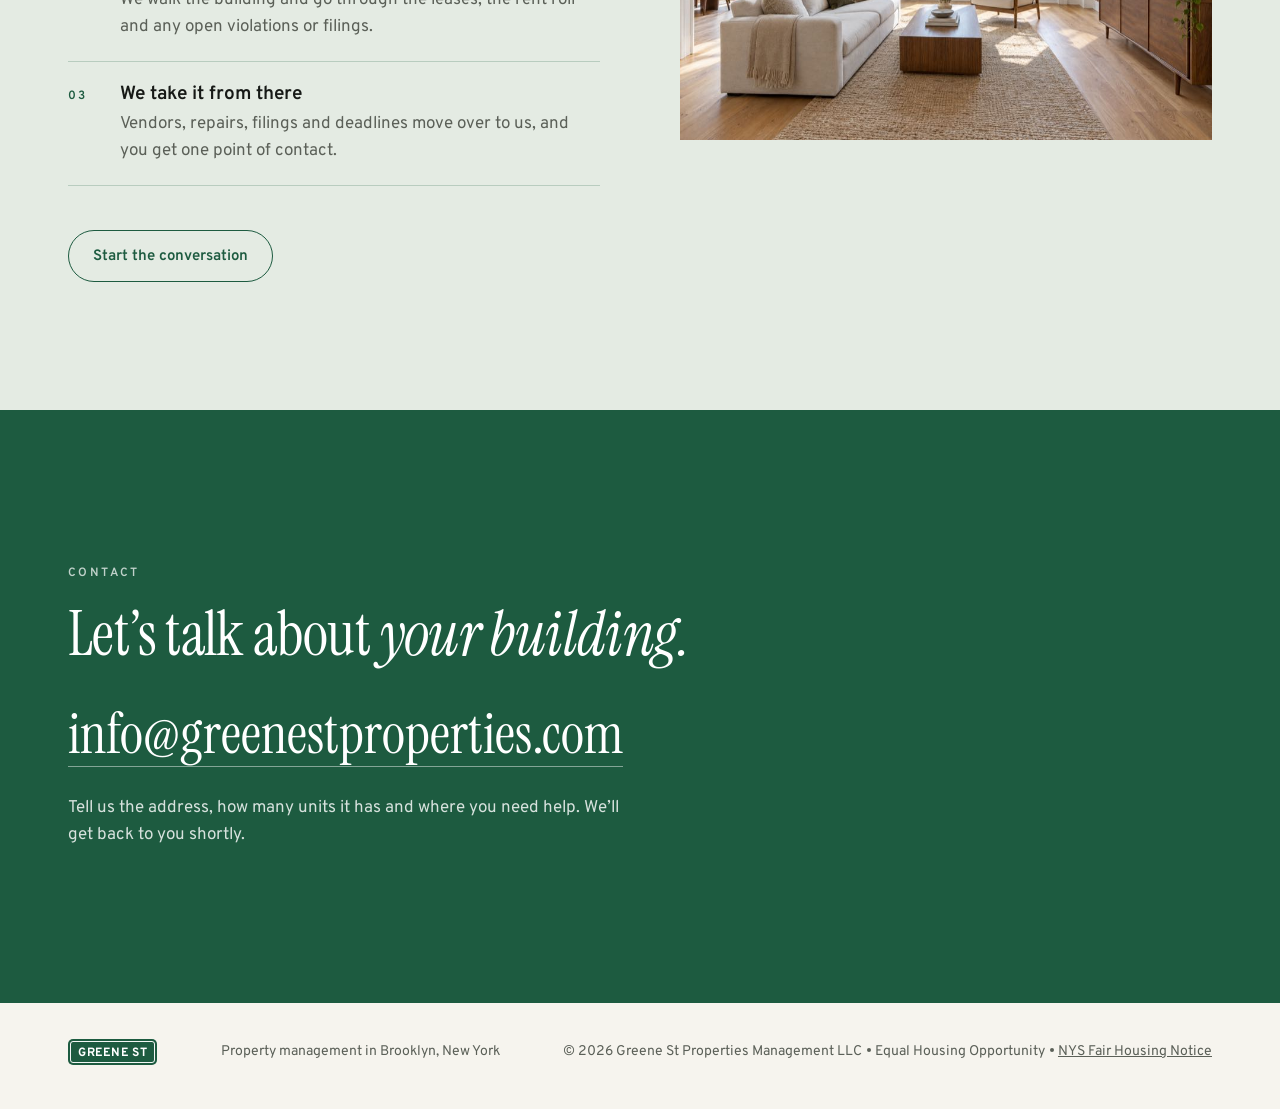
==== commit 5261c6e9: "Remove leasing and rent collection from the services Co-Authored-By: Claude Opus 5.5 <noreply@anthro" ====
--- a/index.html
+++ b/index.html
@@ -4,7 +4,7 @@
   <meta charset="utf-8">
   <meta name="viewport" content="width=device-width, initial-scale=1">
   <title>Greene St Properties | Property Management in Brooklyn, NY</title>
-  <meta name="description" content="Property management for Brooklyn and NYC building owners: leasing, rent collection, repairs and rent-stabilization compliance, handled by a local team.">
+  <meta name="description" content="Property management for Brooklyn and NYC building owners: repairs, violations, rent-stabilization compliance and the books, handled by a local team.">
   <link rel="canonical" href="https://www.greenestproperties.com/">
   <meta name="theme-color" content="#1d5b40">
 
@@ -15,7 +15,7 @@
   <meta property="og:type" content="website">
   <meta property="og:site_name" content="Greene St Properties">
   <meta property="og:title" content="Greene St Properties | Property Management in Brooklyn, NY">
-  <meta property="og:description" content="Brownstones, walk-ups and mixed-use buildings, managed like our own. Leasing, rent, repairs and compliance in Brooklyn and across NYC.">
+  <meta property="og:description" content="Brownstones, walk-ups and mixed-use buildings, managed like our own. Repairs, violations, compliance and the books in Brooklyn and across NYC.">
   <meta property="og:url" content="https://www.greenestproperties.com/">
   <meta property="og:image" content="https://www.greenestproperties.com/assets/og.jpg">
   <meta property="og:image:width" content="1200">
@@ -71,7 +71,7 @@
         <p class="eyebrow"><span class="nowrap">Property management</span> <span class="sep" aria-hidden="true"></span> <span class="nowrap">Brooklyn, NY</span></p>
         <h1>Brooklyn buildings, <br class="br-wide">managed like <em>our own.</em></h1>
         <div class="hero-row">
-          <p class="lede">We manage brownstones, walk-ups and mixed-use buildings for owners across Brooklyn and New York City. Leasing, rent collection, repairs and compliance, all handled by a local team that knows the block.</p>
+          <p class="lede">We manage brownstones, walk-ups and mixed-use buildings for owners across Brooklyn and New York City. Repairs, violations, compliance and the books, all handled by a local team that knows the block.</p>
           <div class="hero-actions">
             <a class="btn-primary" href="mailto:info@greenestproperties.com?subject=Property%20management%20inquiry">Talk to us about your building</a>
             <a class="link-arrow" href="#services">See what we handle</a>
@@ -94,36 +94,26 @@
         <div class="section-head">
           <p class="eyebrow">What we handle</p>
           <h2 id="services-title">Everything your building needs, <em>in one place.</em></h2>
-          <p class="section-note">One team for the day-to-day, the paperwork and the surprises, so you can stop chasing tenants, contractors and deadlines.</p>
+          <p class="section-note">One team for the day-to-day, the paperwork and the surprises, so you can stop chasing contractors, city agencies and deadlines.</p>
         </div>
         <ol class="service-list">
           <li>
             <span class="num">01</span>
-            <h3>Leasing and renewals</h3>
-            <p>We market vacant units, screen applicants, draft leases and send renewal offers on time.</p>
+            <h3>Maintenance and repairs</h3>
+            <p>Repair requests answered quickly and handled by trusted contractors from start to finish, with you kept in the loop.</p>
           </li>
           <li>
             <span class="num">02</span>
-            <h3>Rent collection and reporting</h3>
-            <p>Rent collected and tracked every month, with clean ledgers, rent rolls and owner statements.</p>
+            <h3>Violations and inspections</h3>
+            <p>We watch HPD and DOB records, coordinate inspections and see violations through until they are closed.</p>
           </li>
           <li>
             <span class="num">03</span>
             <h3>Rent stabilization compliance</h3>
-            <p>Annual DHCR registrations, renewal notices and the filings that keep stabilized apartments in good standing.</p>
+            <p>Annual DHCR registrations, rent-history records and the filings that keep stabilized apartments in good standing.</p>
           </li>
           <li>
             <span class="num">04</span>
-            <h3>Maintenance and repairs</h3>
-            <p>Repair requests answered quickly and handled by trusted contractors from start to finish, with you kept in the loop.</p>
-          </li>
-          <li>
-            <span class="num">05</span>
-            <h3>Violations and inspections</h3>
-            <p>We watch HPD and DOB records, coordinate inspections and see violations through until they are closed.</p>
-          </li>
-          <li>
-            <span class="num">06</span>
             <h3>Bills, insurance and books</h3>
             <p>Water and utility bills, insurance renewals and certificates, budgets and year-end bookkeeping.</p>
           </li>
@@ -156,7 +146,7 @@
             </div>
             <div>
               <dt>On top of the rules</dt>
-              <dd>New York regulations change often. We track the deadlines so registrations, renewals and filings never slip.</dd>
+              <dd>New York regulations change often. We track the deadlines so registrations, inspections and filings never slip.</dd>
             </div>
           </dl>
           <p class="types-label">Buildings we manage</p>
@@ -194,7 +184,7 @@
               <span class="num">03</span>
               <div>
                 <h3>We take it from there</h3>
-                <p>Tenants, vendors, accounts and deadlines move over to us, and you get one point of contact.</p>
+                <p>Vendors, repairs, filings and deadlines move over to us, and you get one point of contact.</p>
               </div>
             </li>
           </ol>
